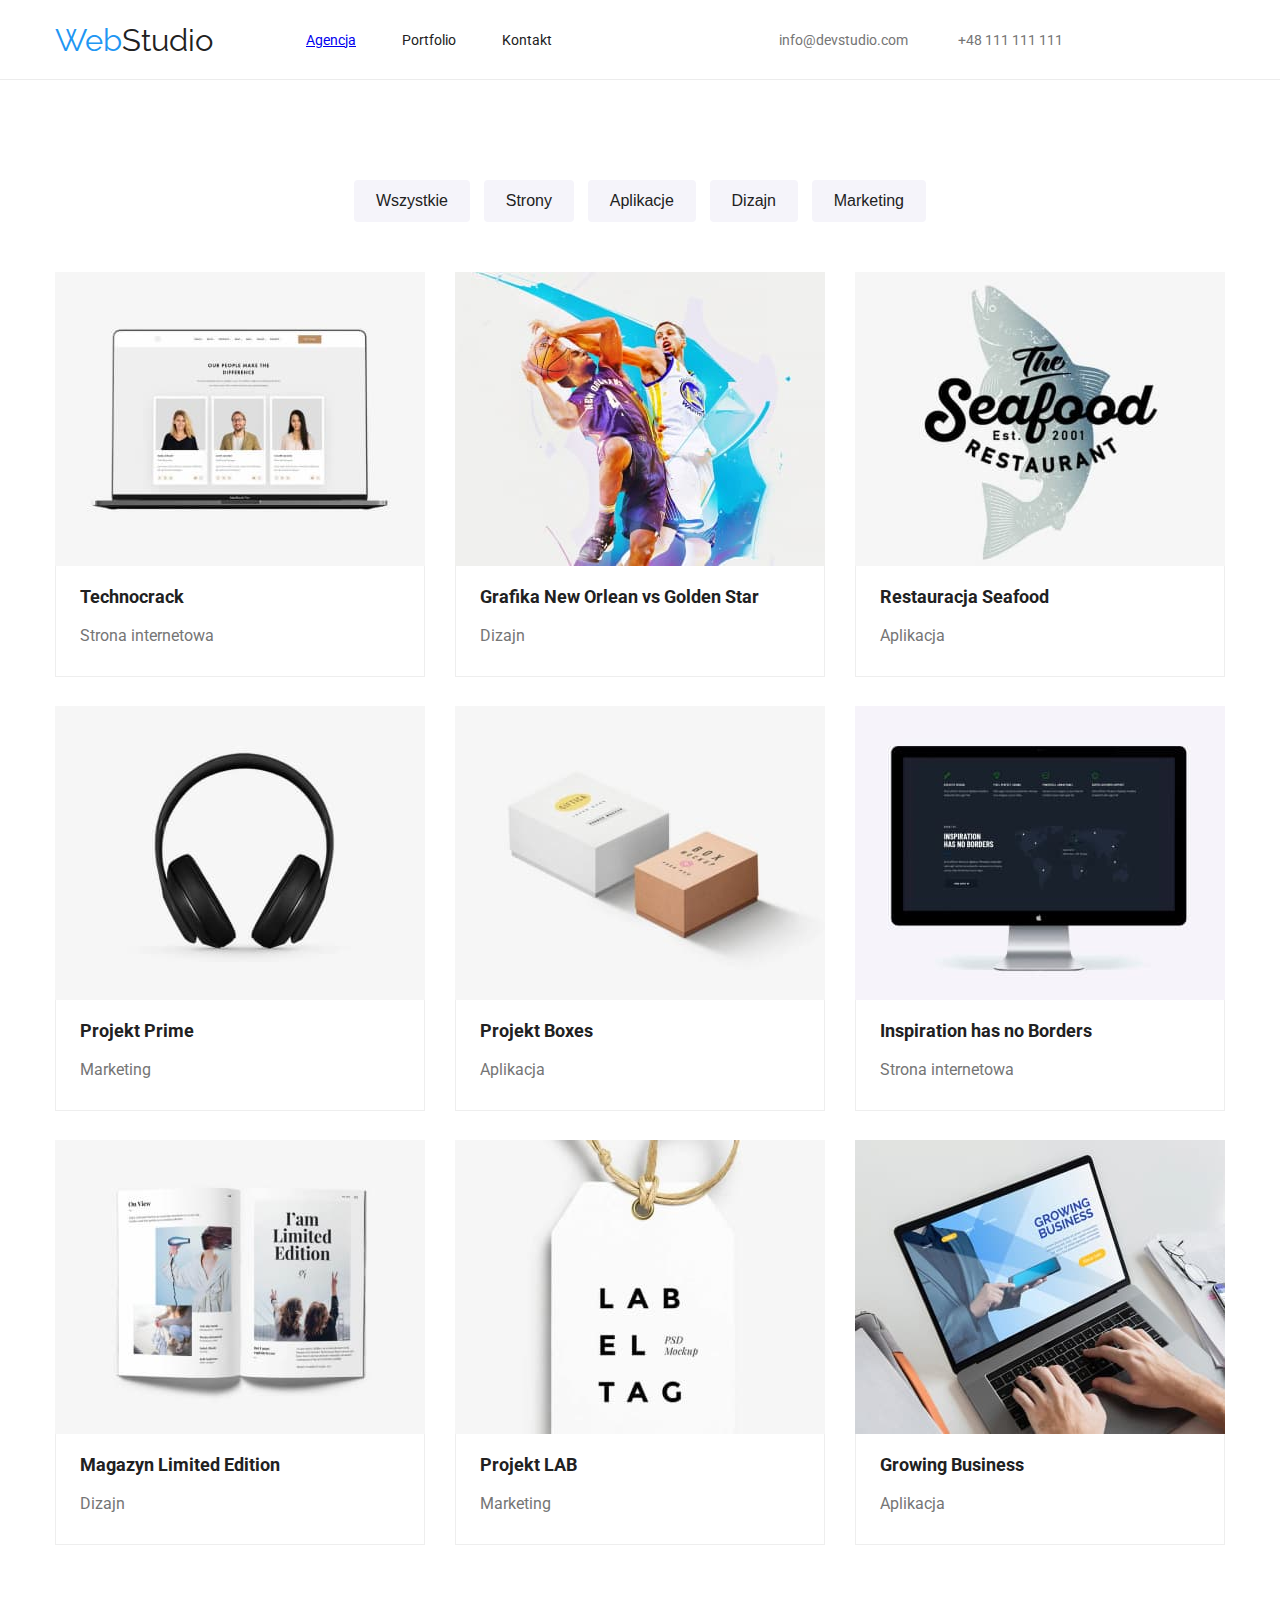
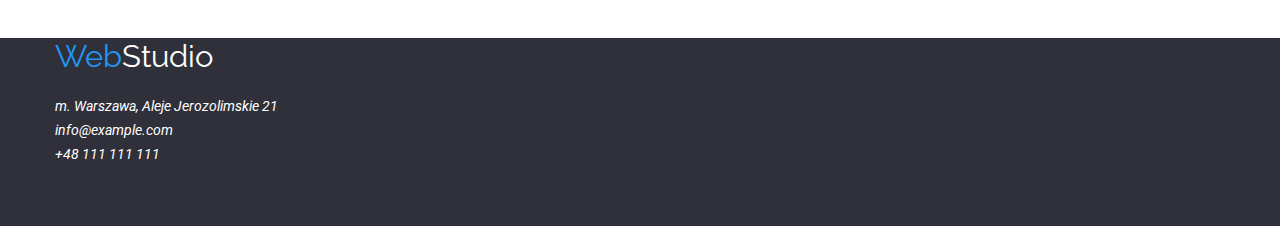
==== portfolio.html @ 2ef734d8 "Praca domowa 4" ====
<!DOCTYPE html>
<html lang="en">
  <head>
    <meta charset="UTF-8" />
    <meta name="viewport" content="width=device-width, initial-scale=1.0" />
    <link rel="preconnect" href="https://fonts.googleapis.com" />
    <link rel="preconnect" href="https://fonts.gstatic.com" crossorigin />
    <link
      href="https://fonts.googleapis.com/css2?family=Raleway:wght@700&family=Roboto:wght@400;500;700;900&display=swap"
      rel="stylesheet"
    />
    <link rel="stylesheet" href="./css/styles.css" />
    <link rel=“stylesheet”
    href=“https://raw.githubusercontent.com/sindresorhus/modern-normalize/main/modern-normalize.css”>
    <title>Portfolio</title>
  </head>
  <body>
    <header class="header-portfolio">
      <div class="header-wrapper container">
        <div class="header-logo">
          <a class=" logo" href="">
            <span class="logo3"> Web</span><span class="logo4">Studio</span></a
          >
          </div>

        <nav class="nav">
          <ul class="header-links">
            <li><a class="agencja" href="./index.html">Agencja</a></li>
            <li>
              <a class="portfolio" href="./portfolio.html">Portfolio</a>
            </li>
            <li><a class="kontakt" href="">Kontakt</a></li>
          </ul>

          <ul class="header-com">
            <li>
              <a class="mailheader" href="mailto:info@devstudio.com">
                info@devstudio.com</a
              >
            </li>
            <li>
              <a class="telheader" href="telto:+48111111111">+48 111 111 111</a>
            </li>
          </ul>
        </nav>
    </header>
    <main>
      <section class="container">
        <ul class="buttonpositioning">
          <li>
            <button class="filter-button" type="button">Wszystkie</button>
          </li>
          <li>
            <button class="filter-button" type="button">Strony</button>
          </li>
          <li>
            <button class="filter-button" type="button">Aplikacje</button>
          </li>
          <li>
            <button class="filter-button" type="button">Dizajn</button>
          </li>
          <li>
            <button class="filter-button" type="button">Marketing</button>
          </li>
        </ul>
      </section>
      <section class="container">
        <ul class="foto-list">
          <li class="portfolio-img">
            <img
              src="./images/portfolio1.jpg"
              alt="laptop"
              width="370"
              height="294"
            />
            <div class="imgborder">
            <h4 class="imie">Technocrack</h4>
            <p class="opis">Strona internetowa</p>
            </div>
          </li>
          <li class="portfolio-img">
            <img
              src="./images/portfolio2.jpg"
              alt="koszykarze"
              width="370"
              height="294"
            />
            <div class="imgborder">
            <h4 class="imie">Grafika New Orlean vs Golden Star</h4>
            <p class="opis">Dizajn</p>
</div>
          </li>
          <li class="portfolio-img">
            <img
              src="./images/portfolio3.jpg"
              alt="logo restauracji"
              width="370"
              height="294"
            />
            <div class="imgborder">
            <h4 class="imie">Restauracja Seafood</h4>
            <p class="opis">Aplikacja</p>
            </div>
          </li>
          <li class="portfolio-img">
            <img
              src="./images/portfolio4.jpg"
              alt="słuchawki"
              width="370"
              height="294"
            />
            <div class="imgborder">
            <h4 class="imie">Projekt Prime</h4>
            <p class="opis">Marketing</p>
          </div>
          </li>
          <li class="portfolio-img">
            <img
              src="./images/portfolio5.jpg"
              alt="klocki"
              width="370"
              height="294"
            />
            <div class="imgborder">
            <h4 class="imie">Projekt Boxes</h4>
            <p class="opis">Aplikacja</p>
            </div>
          </li>
          <li class="portfolio-img">
            <img
              src="./images/portfolio6.jpg"
              alt="monitor"
              width="370"
              height="294"
            />
            <div class="imgborder">
            <h4 class="imie">Inspiration has no Borders</h4>
            <p class="opis">Strona internetowa</p>
            </div>
          </li>
          <li class="portfolio-img">
            <img
              src="./images/portfolio7.jpg"
              alt="książka"
              width="370"
              height="294"
            />
            <div class="imgborder">
            <h4 class="imie">Magazyn Limited Edition</h4>
            <p class="opis">Dizajn</p>
            </div>
          </li>
          <li class="portfolio-img">
            <img
              src="./images/portfolio8.jpg"
              alt="emblemat"
              width="370"
              height="294"
            />
            <div class="imgborder">
            <h4 class="imie">Projekt LAB</h4>
            <p class="opis">Marketing</p>
          </div>
          </li>
          <li class="portfolio-img">
            <img
              src="./images/portfolio9.jpg"
              alt="praca przy laptopie"
              width="370"
              height="294"
            />
            <div class="imgborder">
            <h4 class="imie">Growing Business</h4>
            <p class="opis">Aplikacja</p>
            </div>
          </li>
        </ul>
      </section>
    </main>
    <footer class="footerb">
      <div class="container">
        <span
          ><a class="logo-bottom" href=""
            ><span class="logo1">Web</span><span class="logo2">Studio</span></a
          ></span
        >
        <address class="addressb">
          m. Warszawa, Aleje Jerozolimskie 21<br />
          <a class="mailfooter" href="mailto:info@example.com"
            >info@example.com</a
          >
          <br />
          <a class="telfooter" href="telto:+48111111111">+48 111 111 111</a>
        </address>
      </div>
    </footer>
  </body>
</html>
---- css/styles.css ----
:root {
  --lightblue: #2196f3;
  --white: #ffffff;
  --grey: #2f303a;
}
*,
*::after,
*::before {
  margin: 0;
  padding: 0;
  box-sizing: border-box;
}

body {
  font-family: "Roboto", sans-serif;
  color: #212121;
  font-size: 14px;
}

.container {
  margin: 0 auto;
  width: 100%;
  max-width: 1200px;
  padding: 0 15px;
}

.logo {
  font-family: "Raleway", sans-serif;
  text-decoration: none;

  font-size: 31px;
  display: flex;
}
.logo-bottom {
  font-family: "Raleway", sans-serif;
  text-decoration: none;

  font-size: 31px;
  margin-bottom: 20px;
  display: flex;
  max-width: 145px;
}
.logo1 {
  color: var(--lightblue);
}
.logo2 {
  color: var(--white);
}
.footerb {
  background-color: var(--grey);
  padding-bottom: 60px;
  margin-top: 94px;
}
.addressb {
  color: var(--white);
  display: block;
  line-height: 24px;
  max-width: 246px;
  margin-right: 0;
}
.mailfooter {
  text-decoration: none;
  color: var(--white);
}

.comicons {
  --color2: #757575;
  --color5: #757575;
}
.mailheader {
  color: #757575;
  text-decoration: none;
}
.mailheader:hover,
.mailheader:focus .mail-icon {
  color: var(--lightblue);
  --color2: var(--lightblue);
  --color5: var(--lightblue);
}
.telfooter {
  text-decoration: none;
  color: var(--white);
  margin-top: 9px;
}
.telheader {
  color: #757575;
  text-decoration: none;
}
.telheader:hover,
.telheader:focus .tel-icon {
  color: var(--lightblue);
  --color2: var(--lightblue);
  --color5: var(--lightblue);
}

.tellmail .agencja {
  text-decoration: none;
  color: #212121;
}
.agencja:hover,
.agencja:focus {
  color: var(--lightblue);
}
.portfolio {
  text-decoration: none;
  color: #212121;
}
.portfolio:hover,
.portfolio:focus {
  color: var(--lightblue);
}
.kontakt {
  text-decoration: none;
  color: #212121;
}
.kontakt:hover,
.kontakt:focus {
  color: var(--lightblue);
}
ul {
  list-style-type: none;
}
.logo3 {
  color: var(--lightblue);
}
.logo4 {
  color: #212121;
}
.button {
  background-color: var(--lightblue);
  border: none;
  color: var(--white);
  font-size: 16px;
  cursor: pointer;
  border-radius: 4px;
}
.main {
  background-color: #2f303a;
  color: var(--white);
  font-size: 44px;
  font-weight: 900;
  line-height: 1.3;
  text-align: center;
  padding: 200px 452px 280px 452px;
  background: linear-gradient(to top, rgba(47, 48, 58), rgba(47, 48, 58, 0.4)),
    url("../images/background1.jpg");
  background-size: cover;
  background-repeat: no-repeat;
}
.list {
  display: flex;
  color: #757575;
  font-weight: 400;
  line-height: 1.7;
}
.textheader {
  color: #212121;
  font-weight: bold;
  margin-top: 30px;
}
.section {
  color: #212121;
  font-weight: bold;
  font-size: 36px;
  text-align: center;
  padding-top: 94px;
}
.name {
  color: #212121;
  font-size: 16px;
  font-weight: 500;
  text-align: center;
  margin-top: 30px;
}
.job {
  color: #757575;
  font-size: 16px;
  font-weight: 400;
  text-align: center;
  margin-top: 10px;
  margin-bottom: 16px;
}

.filter-button:hover,
.filter-button:focus {
  color: var(--white);
  font-size: 16px;
  font-weight: 500;
  border: none;
  background-color: var(--lightblue);
  box-shadow: 0px 3px 1px rgba(0, 0, 0, 0.1), 0px 1px 2px rgba(0, 0, 0, 0.08),
    0px 2px 2px rgba(0, 0, 0, 0.12);
  transition: color 0.2s;
}
.foto-activities,
.foto-team {
  padding-top: 50px;
  display: flex;
  align-items: center;
  justify-content: space-between;
}
.buttonpositioning {
  display: flex;
  flex-grow: 1;
  width: 572px;
  max-width: 50%;
  margin-top: 94px;
  justify-content: center;
  justify-content: space-between;
  margin: 0 auto;
  margin-bottom: 50px;
  align-content: center;
}

.filter-button {
  color: #212121;
  font-size: 16px;
  font-weight: 500;
  line-height: 26px;
  border: none;
  background-color: #f5f4fa;
  cursor: pointer;
  border-radius: 4px;
  padding: 8px 22px;
}

.header {
  border-bottom: 1px solid;
  border-color: #ececec;
}

.header-portfolio {
  border-bottom: 1px solid;
  border-color: #ececec;
  margin-bottom: 100px;
}

header {
  display: flex;
  justify-content: space-between;
  align-items: center;
  height: 80px;
}

.header-wrapper {
  display: flex;
}

.header-logo {
  display: flex;
  margin-right: 93px;
}

.nav {
  display: flex;
}

.header-links {
  display: flex;
  justify-content: space-between;
  align-items: center;
  gap: 46px;
  margin-right: 227px;
}

.header-com {
  display: flex;
  justify-content: space-between;
  gap: 50px;
  align-items: center;
}

.loremtext {
  margin-top: 10px;
}

.team-section {
  color: #212121;
  background-color: #f5f4fa;
  font-weight: bold;
  font-size: 36px;
  text-align: center;
  padding-bottom: 94px;
}
.sectionb {
  color: #212121;
  font-weight: bold;
  font-size: 36px;
  text-align: center;
  padding-top: 94px;
}
.foto-activities {
  margin-bottom: 94px;
}

.team-img {
  background-color: white;
  border-radius: 0 0 4px 4px;
  box-shadow: 0px 1px 3px rgba(0, 0, 0, 0.12), 0px 1px 1px rgba(0, 0, 0, 0.14),
    0px 2px 1px rgba(0, 0, 0, 0.2);
}

.foto-list {
  display: flex;
  flex-direction: row;
  flex-wrap: wrap;
  align-content: center;
  justify-content: center;
  gap: 30px 30px;
}

.portfolio-img {
  display: flex;
  flex-direction: column;
  width: 370px;
  height: 404px;
}

.portfolio-img:hover,
.portfolio-img:focus {
  cursor: pointer;
  box-shadow: 0px 1px 1px rgba(0, 0, 0, 0.12), 0px 4px 4px rgba(0, 0, 0, 0.06),
    1px 4px 6px rgba(0, 0, 0, 0.16);
}

.imie {
  width: 322px;
  height: 36px;
  font-size: 18px;
  font-weight: bold;
  margin-left: 24px;
  margin-top: 20px;
}

.opis {
  width: 322px;
  height: 30px;
  color: #757575;
  font-size: 16px;
  font-weight: 400;
  margin-left: 24px;
  margin-top: 4px;
}

.imgborder {
  padding-bottom: 20px;
  border-top: none;
  border-left: 1px solid #eeeeee;
  border-right: 1px solid #eeeeee;
  border-bottom: 1px solid #eeeeee;
}

.lorem-svg {
  height: 120px;
  width: 270px;
  background-color: rgba(245, 244, 250, 1);
  border-radius: 4px;
  margin-top: 94px;
  display: flex;
  align-items: center;
  align-content: center;
  padding-left: 102.34px;
}

.social-links-wrapper {
  list-style: none;
  display: flex;
  align-items: center;
  align-content: space-between;
  gap: 10px;
  margin-left: 32px;
  margin-bottom: 30px;
}

.social-links {
  display: flex;
  align-items: center;
  --color3: #fff;
  --color4: #afb1b8;
}

.social-links:hover,
.social-links:focus {
  cursor: pointer;
  --color3: var(--lightblue);
  --color4: var(--white);
}

.clientlogo-wrapper {
  display: flex;
  align-items: center;
  align-content: space-between;
  gap: 30px;
}

.clientlogodiv {
  height: 92px;
  width: 170px;
  border-radius: 4px;
  border: 1px solid #afb1b8;
  display: flex;
  align-content: space-between;
  align-items: center;
  cursor: pointer;
}

.clientlogo1 {
  display: flex;
  align-items: center;
  align-content: center;
  padding-left: 30px;
  cursor: pointer;
}

.clientlogodiv:hover,
.clientlogodiv:focus {
  border-color: var(--lightblue);
  --color4: var(--lightblue);
  --color2: var(--lightblue);
}

.client {
  --color4: #afb1b8;
  --color2: #afb1b8;
}

.client:hover,
.client:focus {
  --color4: var(--lightblue);
  --color2: var(--lightblue);
}

.sectionc {
  margin-bottom: 50px;
}

.invitation {
  font-size: 14px;
  font-weight: 700;
  line-height: 16px;
  color: var(--white);
  display: flex;
  margin-left: 316px;
}

.containerb {
  padding-top: 60px;
  display: flex;
  align-items: flex-start;
  align-content: space-between;
  gap: 70px;
}

.social-block {
  margin-top: 12px;
  display: block;
  font-size: 14px;
  font-weight: 700px;
  color: var(--white);
}

.social-links-foot {
  display: flex;
  align-content: space-between;
  gap: 10px;
}

.social-links-footer {
  margin-top: 20px;
  cursor: pointer;
  --color3: rgb(81, 81, 81);
  --color4: var(--white);
}

.social-links-footer:hover,
.social-links-footer:focus {
  cursor: pointer;
  --color3: var(--lightblue);
  --color4: var(--white);
}
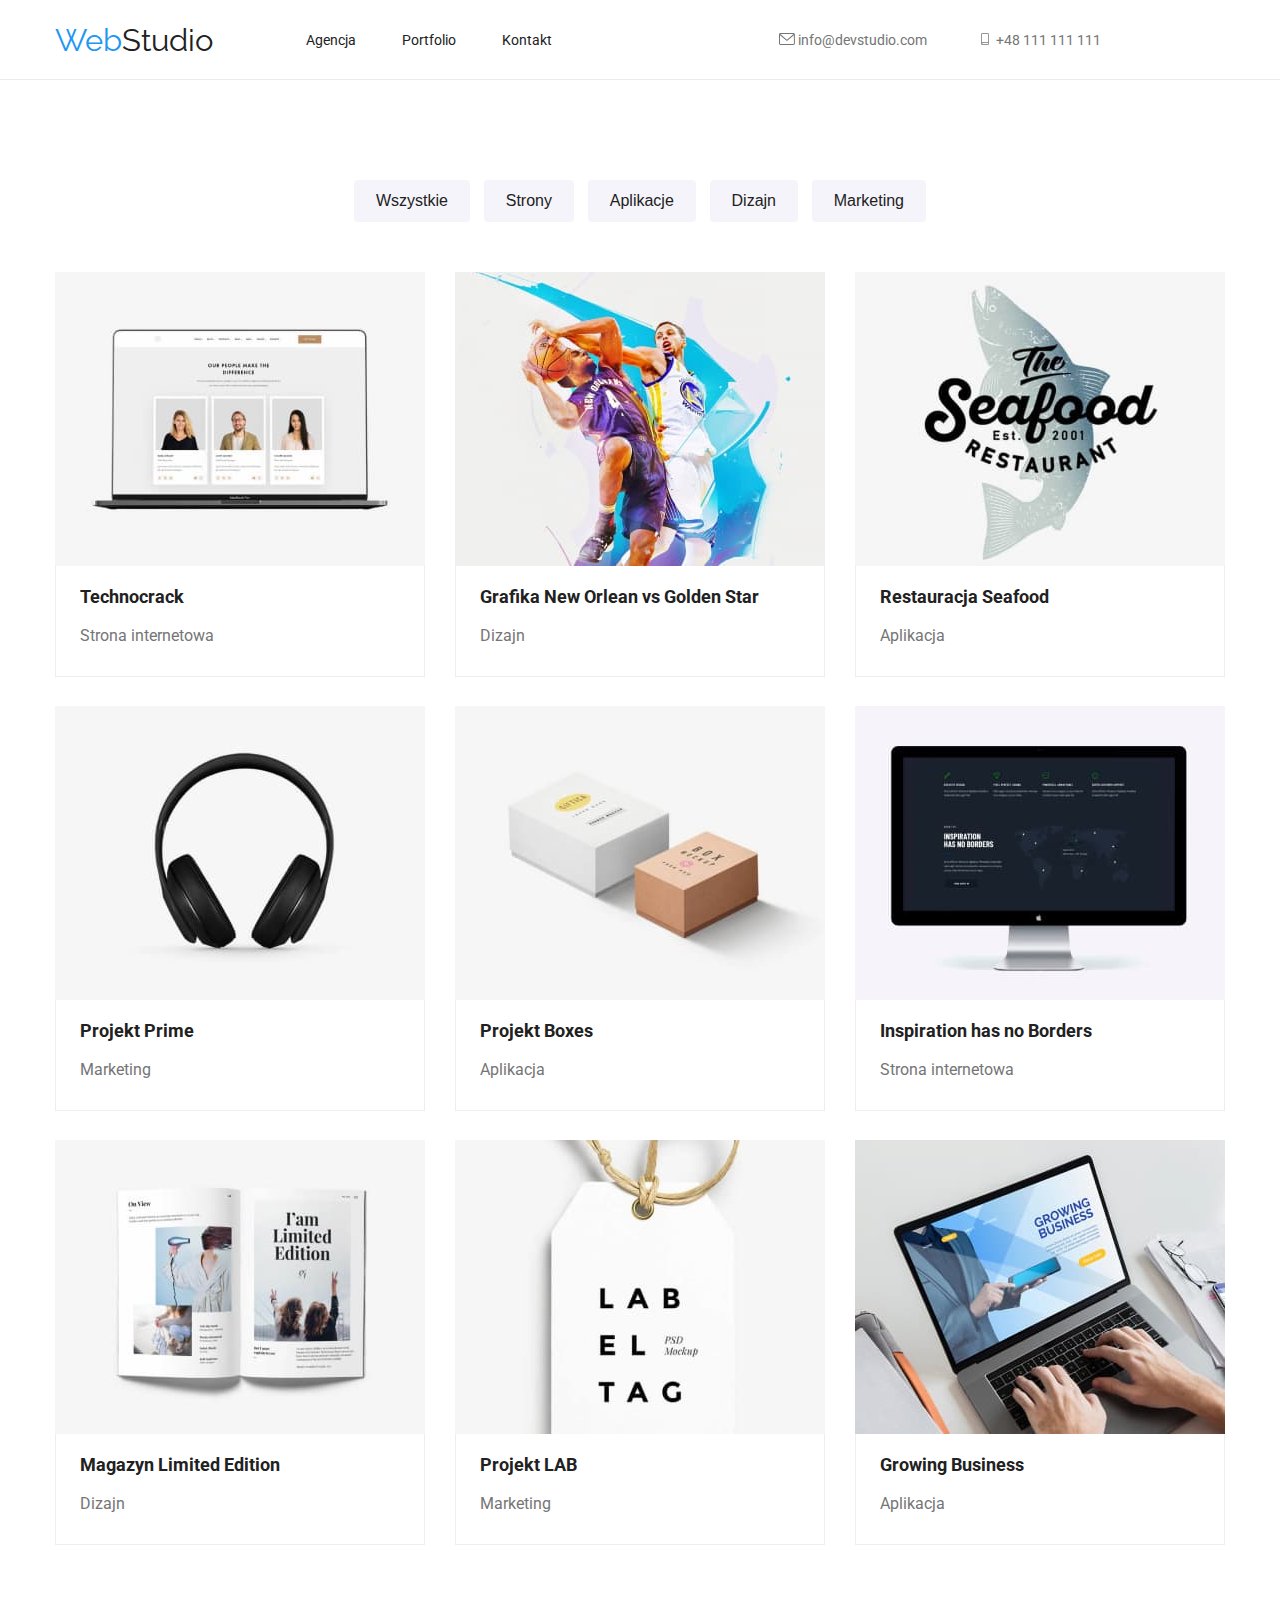
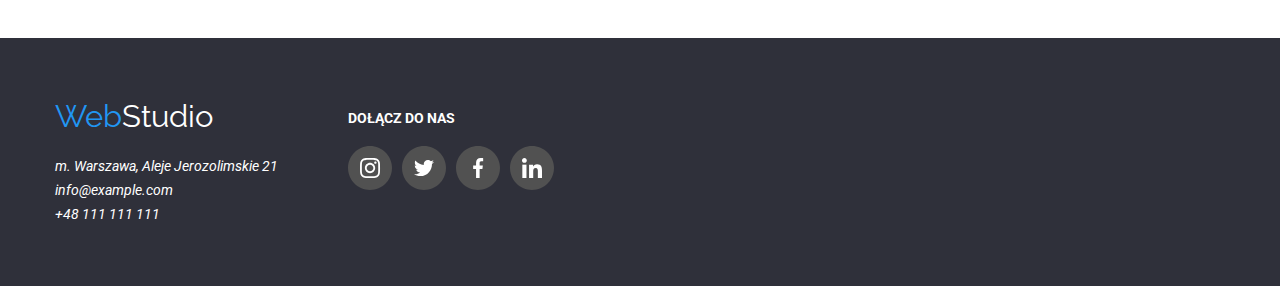
==== commit e67b11be: "Praca domowa 4" ====
--- a/portfolio.html
+++ b/portfolio.html
@@ -18,10 +18,10 @@
     <header class="header-portfolio">
       <div class="header-wrapper container">
         <div class="header-logo">
-          <a class=" logo" href="">
+          <a class="logo" href="">
             <span class="logo3"> Web</span><span class="logo4">Studio</span></a
           >
-          </div>
+        </div>
 
         <nav class="nav">
           <ul class="header-links">
@@ -33,16 +33,25 @@
           </ul>
 
           <ul class="header-com">
-            <li>
+            <li class="telmail">
               <a class="mailheader" href="mailto:info@devstudio.com">
+                <svg class="comicons mail-icon" width="16" height="12">
+                  <use href="./images/icons/icons.svg#icon-envelope"></use>
+                </svg>
                 info@devstudio.com</a
               >
             </li>
-            <li>
-              <a class="telheader" href="telto:+48111111111">+48 111 111 111</a>
+            <li class="telmail">
+              <a class="telheader" href="telto:+48111111111">
+                <svg class="comicons tel-icon" width="16" height="12">
+                  <use href="./images/icons/icons.svg#icon-smartphone"></use>
+                </svg>
+                +48 111 111 111</a
+              >
             </li>
           </ul>
         </nav>
+      </div>
     </header>
     <main>
       <section class="container">
@@ -74,8 +83,8 @@
               height="294"
             />
             <div class="imgborder">
-            <h4 class="imie">Technocrack</h4>
-            <p class="opis">Strona internetowa</p>
+              <h4 class="imie">Technocrack</h4>
+              <p class="opis">Strona internetowa</p>
             </div>
           </li>
           <li class="portfolio-img">
@@ -86,9 +95,9 @@
               height="294"
             />
             <div class="imgborder">
-            <h4 class="imie">Grafika New Orlean vs Golden Star</h4>
-            <p class="opis">Dizajn</p>
-</div>
+              <h4 class="imie">Grafika New Orlean vs Golden Star</h4>
+              <p class="opis">Dizajn</p>
+            </div>
           </li>
           <li class="portfolio-img">
             <img
@@ -98,8 +107,8 @@
               height="294"
             />
             <div class="imgborder">
-            <h4 class="imie">Restauracja Seafood</h4>
-            <p class="opis">Aplikacja</p>
+              <h4 class="imie">Restauracja Seafood</h4>
+              <p class="opis">Aplikacja</p>
             </div>
           </li>
           <li class="portfolio-img">
@@ -110,9 +119,9 @@
               height="294"
             />
             <div class="imgborder">
-            <h4 class="imie">Projekt Prime</h4>
-            <p class="opis">Marketing</p>
-          </div>
+              <h4 class="imie">Projekt Prime</h4>
+              <p class="opis">Marketing</p>
+            </div>
           </li>
           <li class="portfolio-img">
             <img
@@ -122,8 +131,8 @@
               height="294"
             />
             <div class="imgborder">
-            <h4 class="imie">Projekt Boxes</h4>
-            <p class="opis">Aplikacja</p>
+              <h4 class="imie">Projekt Boxes</h4>
+              <p class="opis">Aplikacja</p>
             </div>
           </li>
           <li class="portfolio-img">
@@ -134,8 +143,8 @@
               height="294"
             />
             <div class="imgborder">
-            <h4 class="imie">Inspiration has no Borders</h4>
-            <p class="opis">Strona internetowa</p>
+              <h4 class="imie">Inspiration has no Borders</h4>
+              <p class="opis">Strona internetowa</p>
             </div>
           </li>
           <li class="portfolio-img">
@@ -146,8 +155,8 @@
               height="294"
             />
             <div class="imgborder">
-            <h4 class="imie">Magazyn Limited Edition</h4>
-            <p class="opis">Dizajn</p>
+              <h4 class="imie">Magazyn Limited Edition</h4>
+              <p class="opis">Dizajn</p>
             </div>
           </li>
           <li class="portfolio-img">
@@ -158,9 +167,9 @@
               height="294"
             />
             <div class="imgborder">
-            <h4 class="imie">Projekt LAB</h4>
-            <p class="opis">Marketing</p>
-          </div>
+              <h4 class="imie">Projekt LAB</h4>
+              <p class="opis">Marketing</p>
+            </div>
           </li>
           <li class="portfolio-img">
             <img
@@ -170,28 +179,55 @@
               height="294"
             />
             <div class="imgborder">
-            <h4 class="imie">Growing Business</h4>
-            <p class="opis">Aplikacja</p>
+              <h4 class="imie">Growing Business</h4>
+              <p class="opis">Aplikacja</p>
             </div>
           </li>
         </ul>
       </section>
     </main>
     <footer class="footerb">
-      <div class="container">
-        <span
-          ><a class="logo-bottom" href=""
-            ><span class="logo1">Web</span><span class="logo2">Studio</span></a
-          ></span
-        >
-        <address class="addressb">
-          m. Warszawa, Aleje Jerozolimskie 21<br />
-          <a class="mailfooter" href="mailto:info@example.com"
-            >info@example.com</a
-          >
-          <br />
-          <a class="telfooter" href="telto:+48111111111">+48 111 111 111</a>
-        </address>
+      <div class="container containerb">
+        <div class="adress-block">
+          <span>
+            <a class="logo-bottom" href="">
+              <span class="logo1">Web</span><span class="logo2">Studio</span></a
+            >
+          </span>
+          <address class="addressb">
+            m. Warszawa, Aleje Jerozolimskie 21<br />
+            <a class="mailfooter" href="mailto:info@example.com"
+              >info@example.com</a
+            >
+            <br />
+            <a class="telfooter" href="telto:+48111111111">+48 111 111 111</a>
+          </address>
+        </div>
+        <div class="social-block">
+          DOŁĄCZ DO NAS
+          <ul class="social-links-foot">
+            <li>
+              <svg class="social-links-footer instagram" width="44" height="44">
+                <use href="./images/icons/icons.svg#icon-instagram1"></use>
+              </svg>
+            </li>
+            <li>
+              <svg class="social-links-footer twitter" width="44" height="44">
+                <use href="./images/icons/icons.svg#icon-twitter1"></use>
+              </svg>
+            </li>
+            <li>
+              <svg class="social-links-footer facebook" width="44" height="44">
+                <use href="./images/icons/icons.svg#icon-facebook1"></use>
+              </svg>
+            </li>
+            <li>
+              <svg class="social-links-footer linkedin" width="44" height="44">
+                <use href="./images/icons/icons.svg#icon-linkedin1"></use>
+              </svg>
+            </li>
+          </ul>
+        </div>
       </div>
     </footer>
   </body>
--- a/css/styles.css
+++ b/css/styles.css
@@ -63,6 +63,11 @@
   color: var(--white);
 }
 
+.agencja {
+  text-decoration: none;
+  color: #212121;
+}
+
 .comicons {
   --color2: #757575;
   --color5: #757575;
@@ -71,12 +76,18 @@
   color: #757575;
   text-decoration: none;
 }
-.mailheader:hover,
+
+.mailheader:hover .mail-icon,
 .mailheader:focus .mail-icon {
   color: var(--lightblue);
   --color2: var(--lightblue);
   --color5: var(--lightblue);
 }
+
+.mailheader:hover,
+.mailheader:focus {
+  color: var(--lightblue);
+}
 .telfooter {
   text-decoration: none;
   color: var(--white);
@@ -86,17 +97,24 @@
   color: #757575;
   text-decoration: none;
 }
-.telheader:hover,
+
+.telheader:hover .tel-icon,
 .telheader:focus .tel-icon {
   color: var(--lightblue);
   --color2: var(--lightblue);
   --color5: var(--lightblue);
 }
 
+.telheader:hover,
+.telheader:focus {
+  color: var(--lightblue);
+}
+
 .tellmail .agencja {
   text-decoration: none;
   color: #212121;
 }
+
 .agencja:hover,
 .agencja:focus {
   color: var(--lightblue);
@@ -412,6 +430,13 @@
   cursor: pointer;
 }
 
+.clientlogodiv:hover .client,
+.clientlogodiv:focus .client {
+  border-color: var(--lightblue);
+  --color4: var(--lightblue);
+  --color2: var(--lightblue);
+}
+
 .clientlogodiv:hover,
 .clientlogodiv:focus {
   border-color: var(--lightblue);
@@ -455,7 +480,7 @@
   margin-top: 12px;
   display: block;
   font-size: 14px;
-  font-weight: 700px;
+  font-weight: bold;
   color: var(--white);
 }
 
